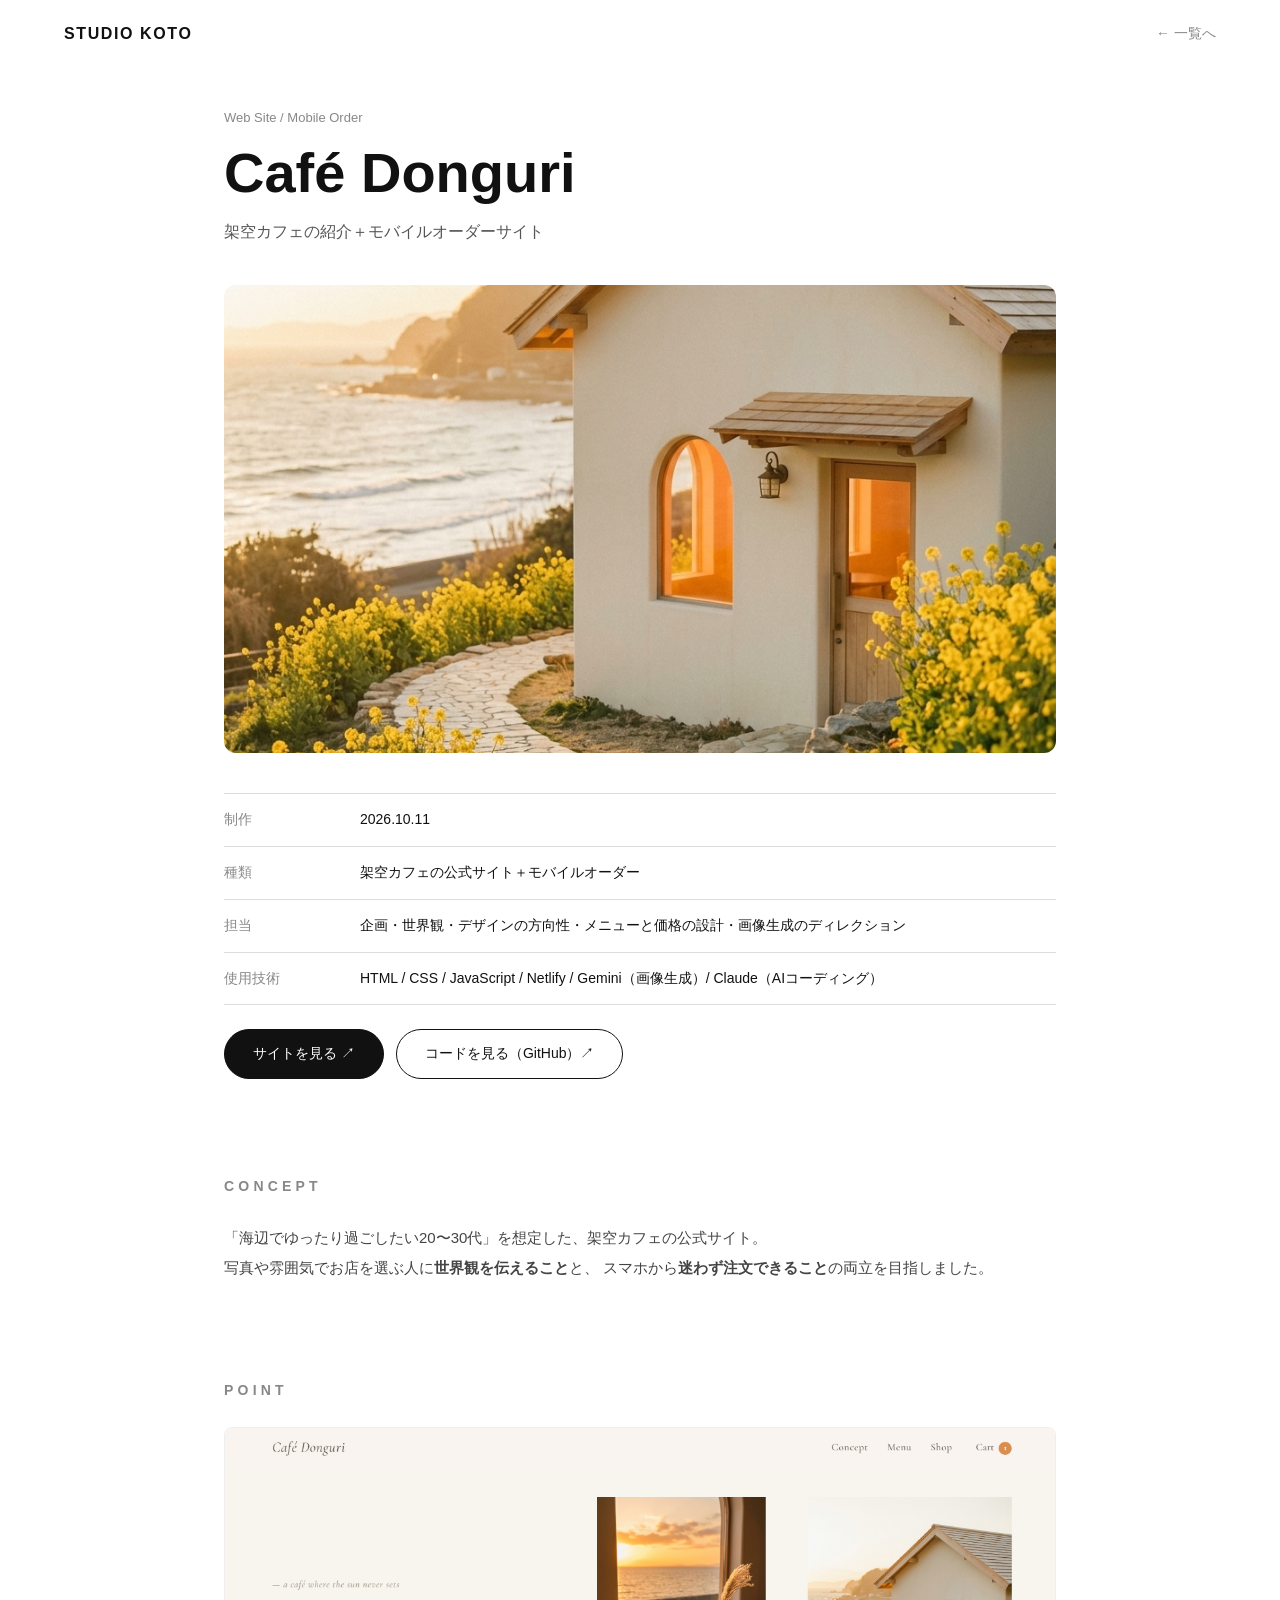
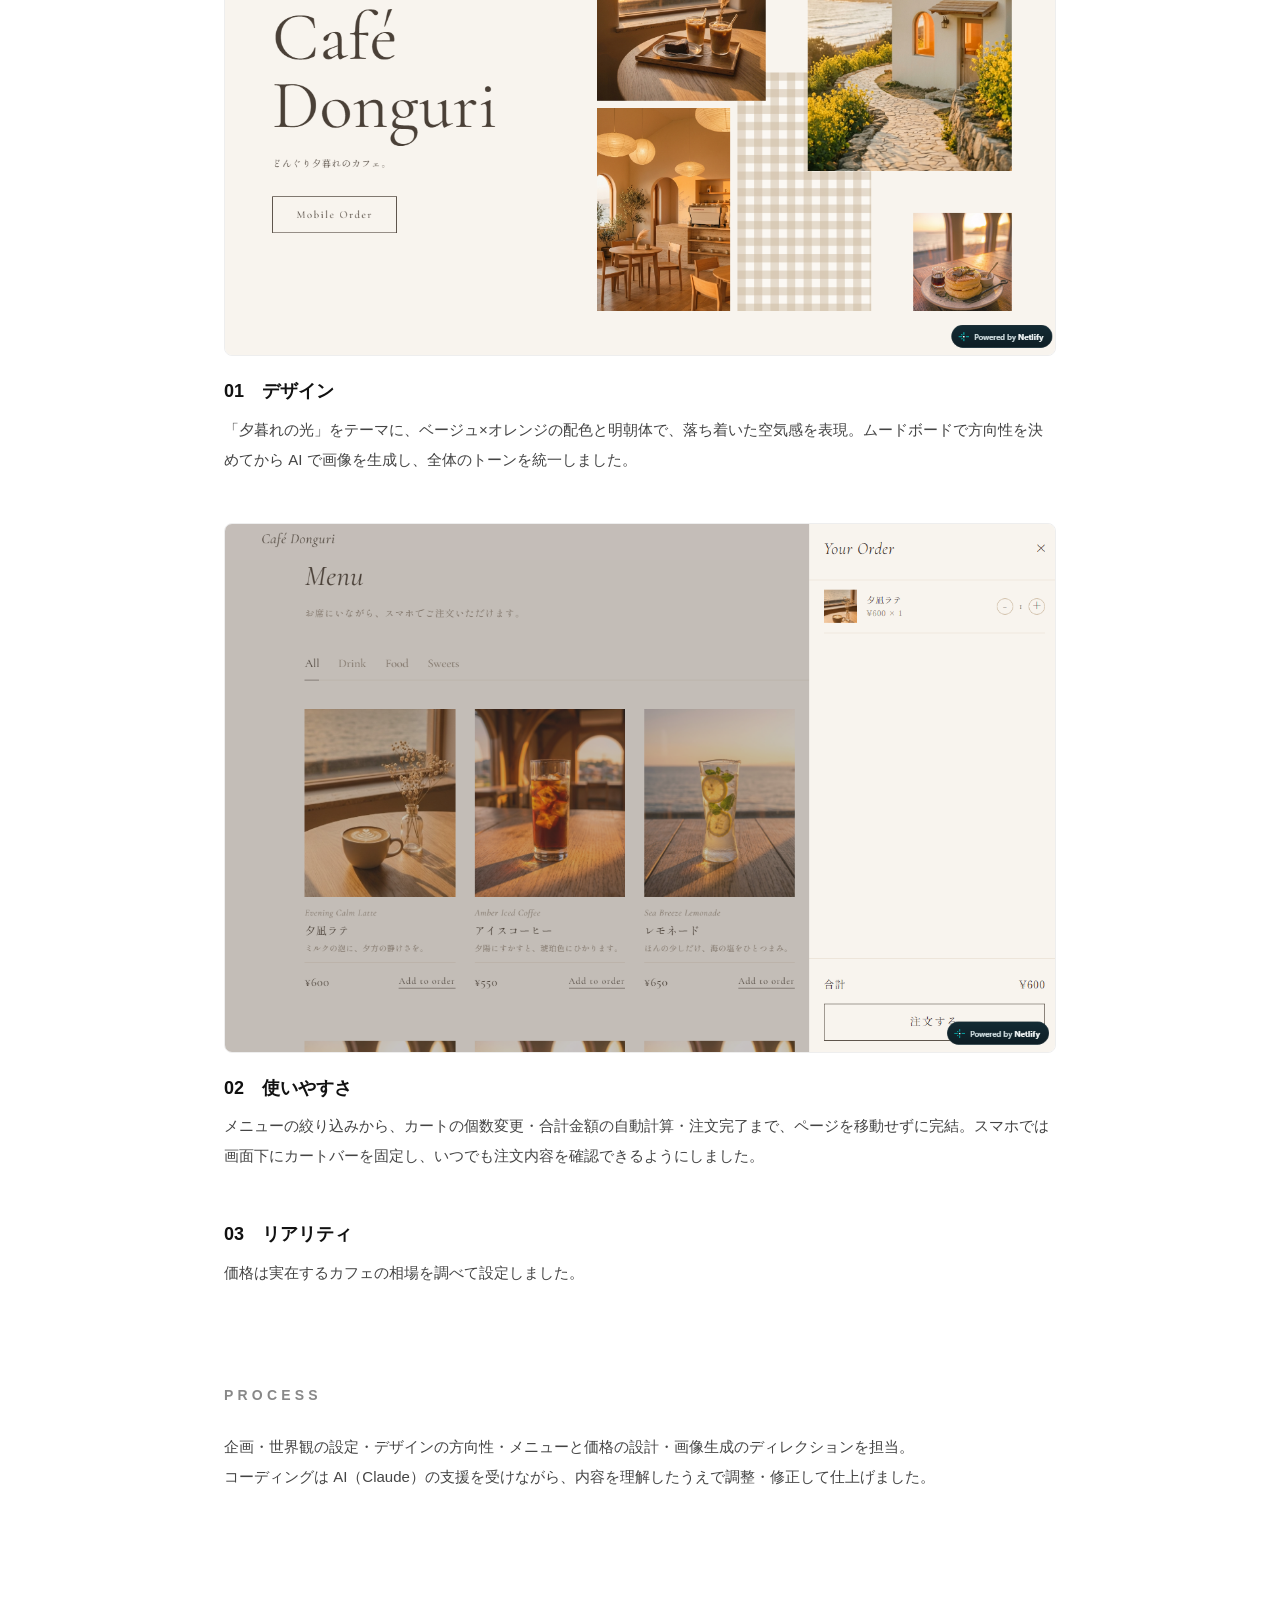
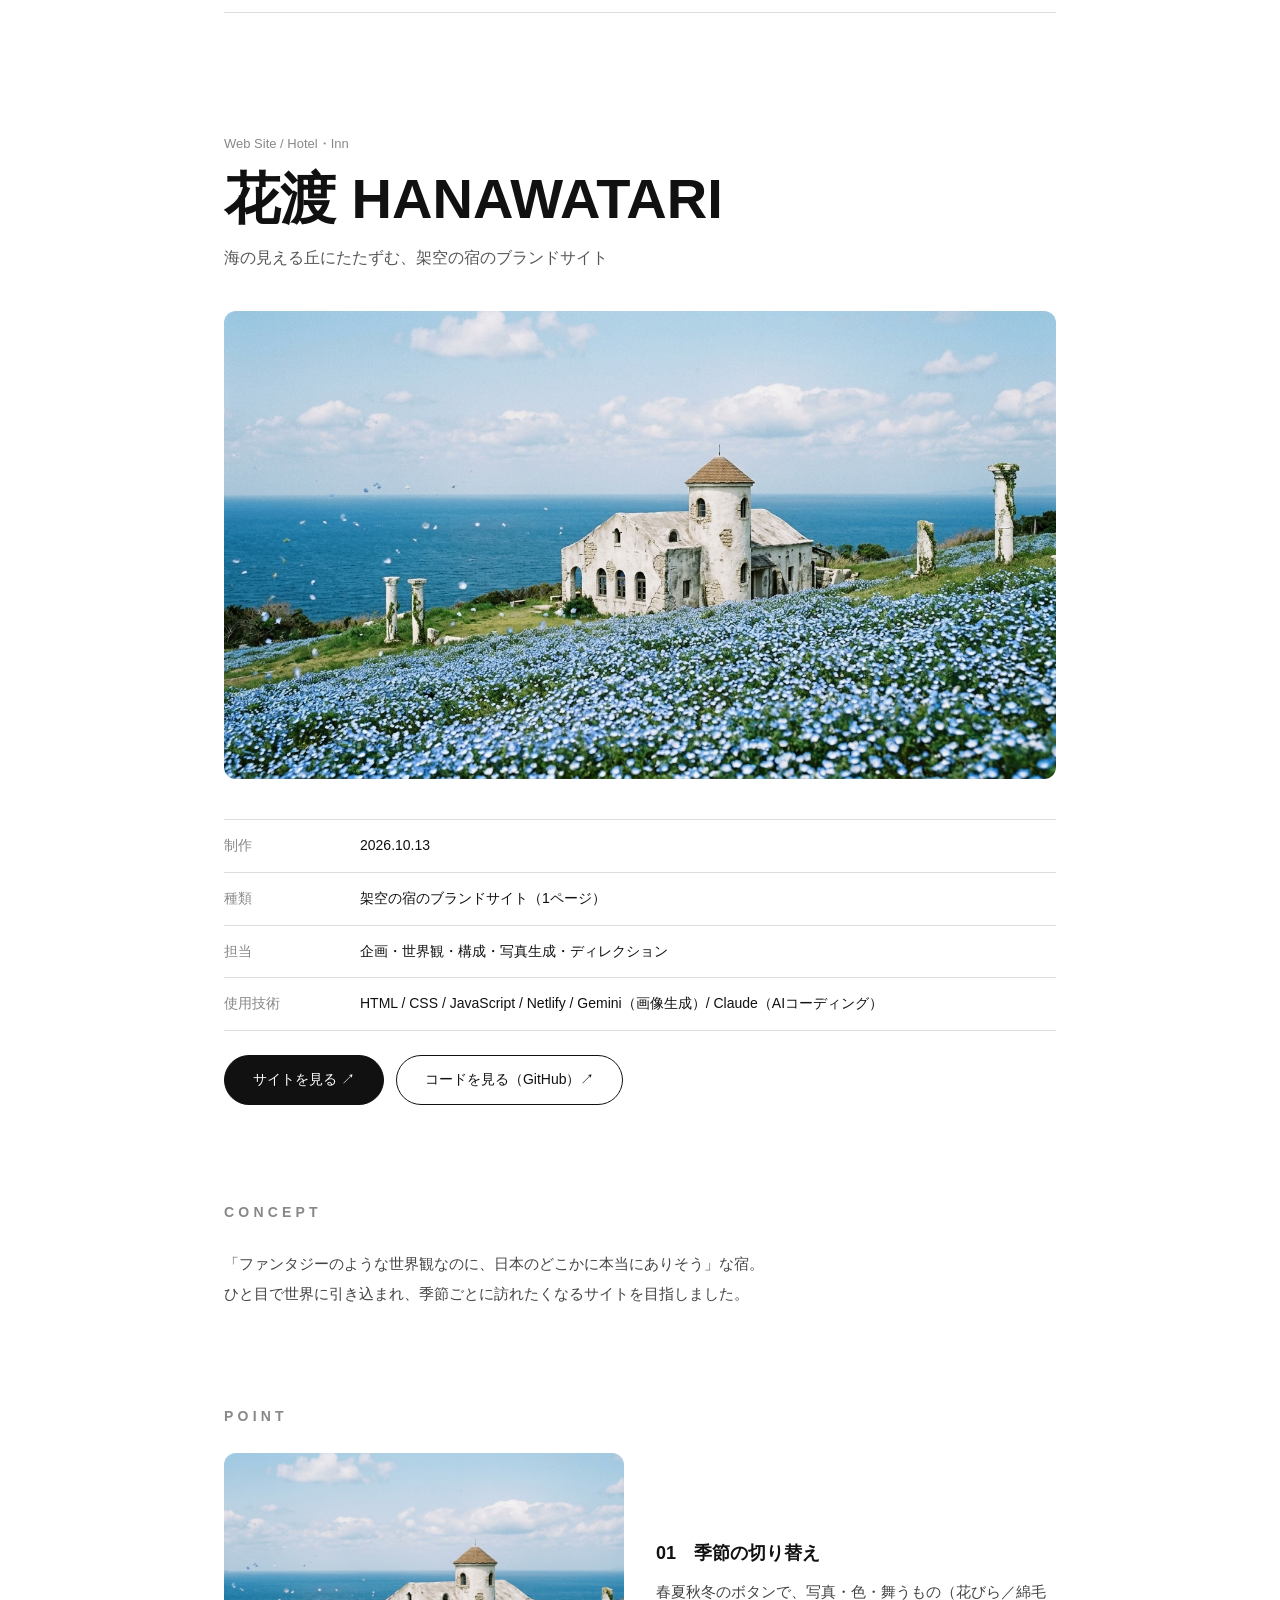
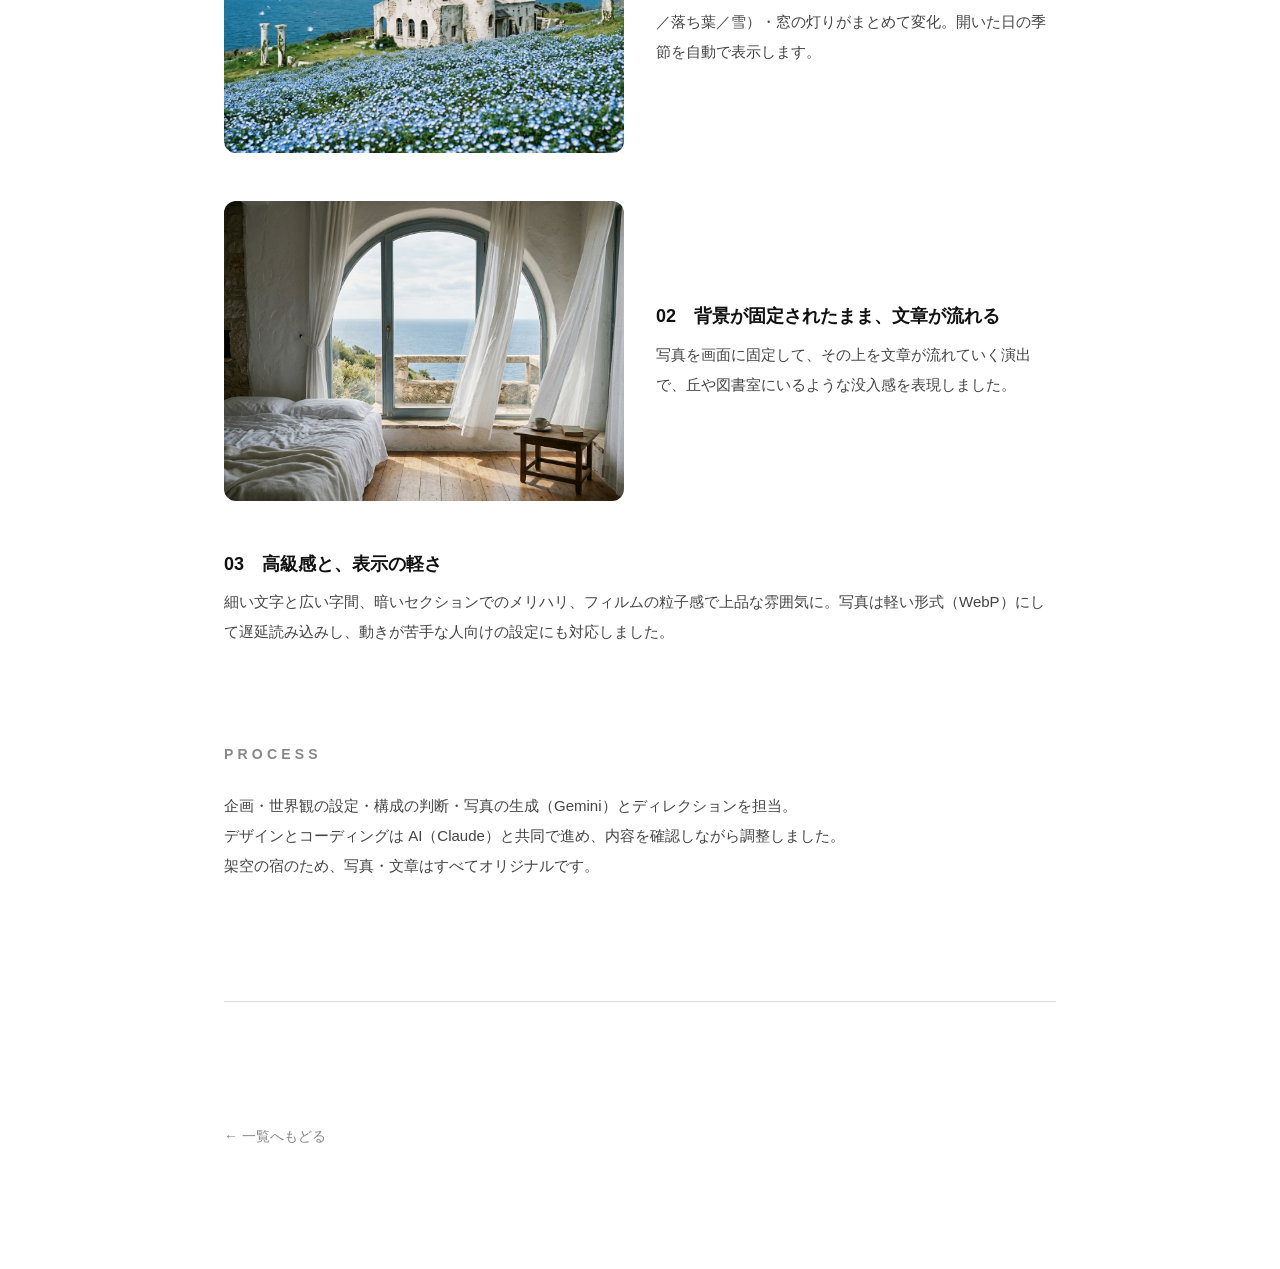
==== works.html @ 7e9429ef "Works詳細ページを追加、カードをシンプルに" ====
<!DOCTYPE html>
<html lang="ja">
<head>
  <meta charset="UTF-8">
  <meta name="viewport" content="width=device-width, initial-scale=1.0">
  <title>Works | STUDIO KOTO</title>
  <link rel="icon" href="favicon.svg" type="image/svg+xml">
  <link rel="stylesheet" href="style.css">
</head>
<body class="case">

  <header class="case__header">
    <a href="index.html" class="case__logo">STUDIO KOTO</a>
    <a href="index.html#works" class="case__back">← 一覧へ</a>
  </header>

  <main class="case__main">

    <!-- ===== 作品1：Café Donguri ===== -->
    <article class="case__work" id="cafe-donguri">
      <p class="case__cat">Web Site / Mobile Order</p>
      <h1 class="case__title">Café Donguri</h1>
      <p class="case__lead">架空カフェの紹介＋モバイルオーダーサイト</p>

      <img src="images/gaisou.jpg" alt="Café Donguriの外観" class="case__hero">

      <dl class="case__info">
        <div><dt>制作</dt><dd>2026.10.11</dd></div>
        <div><dt>種類</dt><dd>架空カフェの公式サイト＋モバイルオーダー</dd></div>
        <div><dt>担当</dt><dd>企画・世界観・デザインの方向性・メニューと価格の設計・画像生成のディレクション</dd></div>
        <div><dt>使用技術</dt><dd>HTML / CSS / JavaScript / Netlify / Gemini（画像生成）/ Claude（AIコーディング）</dd></div>
      </dl>

      <div class="case__links">
        <a href="https://cafedonguri.netlify.app/" target="_blank" rel="noopener" class="case__btn">サイトを見る ↗</a>
        <a href="https://github.com/koto-commits/cafe-Donguri" target="_blank" rel="noopener" class="case__btn case__btn--ghost">コードを見る（GitHub）↗</a>
      </div>

      <section class="case__section">
        <h2>Concept</h2>
        <p>
          「海辺でゆったり過ごしたい20〜30代」を想定した、架空カフェの公式サイト。<br>
          写真や雰囲気でお店を選ぶ人に<strong>世界観を伝えること</strong>と、
          スマホから<strong>迷わず注文できること</strong>の両立を目指しました。
        </p>
      </section>

      <section class="case__section">
        <h2>Point</h2>

        <div class="case__point case__point--wide">
          <img src="images/dondeza.png" alt="夕暮れの光をテーマにしたトップ画面" class="case__shot">
          <div>
            <h3>01　デザイン</h3>
            <p>「夕暮れの光」をテーマに、ベージュ×オレンジの配色と明朝体で、落ち着いた空気感を表現。ムードボードで方向性を決めてから AI で画像を生成し、全体のトーンを統一しました。</p>
          </div>
        </div>

        <div class="case__point case__point--wide">
          <img src="images/donme.png" alt="メニューとカートの画面" class="case__shot">
          <div>
            <h3>02　使いやすさ</h3>
            <p>メニューの絞り込みから、カートの個数変更・合計金額の自動計算・注文完了まで、ページを移動せずに完結。スマホでは画面下にカートバーを固定し、いつでも注文内容を確認できるようにしました。</p>
          </div>
        </div>

        <div class="case__point">
          <div class="case__point-text-only">
            <h3>03　リアリティ</h3>
            <p>価格は実在するカフェの相場を調べて設定しました。</p>
          </div>
        </div>
      </section>

      <section class="case__section">
        <h2>Process</h2>
        <p>
          企画・世界観の設定・デザインの方向性・メニューと価格の設計・画像生成のディレクションを担当。<br>
          コーディングは AI（Claude）の支援を受けながら、内容を理解したうえで調整・修正して仕上げました。
        </p>
      </section>
    </article>

    <!-- ===== 作品2：花渡 HANAWATARI ===== -->
    <article class="case__work" id="hanawatari">
      <p class="case__cat">Web Site / Hotel・Inn</p>
      <h1 class="case__title">花渡 HANAWATARI</h1>
      <p class="case__lead">海の見える丘にたたずむ、架空の宿のブランドサイト</p>

      <img src="images/hanawatari.jpg" alt="花渡の外観" class="case__hero">

      <dl class="case__info">
        <div><dt>制作</dt><dd>2026.10.13</dd></div>
        <div><dt>種類</dt><dd>架空の宿のブランドサイト（1ページ）</dd></div>
        <div><dt>担当</dt><dd>企画・世界観・構成・写真生成・ディレクション</dd></div>
        <div><dt>使用技術</dt><dd>HTML / CSS / JavaScript / Netlify / Gemini（画像生成）/ Claude（AIコーディング）</dd></div>
      </dl>

      <div class="case__links">
        <a href="https://hanawatari.netlify.app/" target="_blank" rel="noopener" class="case__btn">サイトを見る ↗</a>
        <a href="https://github.com/koto-commits/inn-hanawatari" target="_blank" rel="noopener" class="case__btn case__btn--ghost">コードを見る（GitHub）↗</a>
      </div>

      <section class="case__section">
        <h2>Concept</h2>
        <p>
          「ファンタジーのような世界観なのに、日本のどこかに本当にありそう」な宿。<br>
          ひと目で世界に引き込まれ、季節ごとに訪れたくなるサイトを目指しました。
        </p>
      </section>

      <section class="case__section">
        <h2>Point</h2>

        <div class="case__point">
          <img src="images/hanawatari.jpg" alt="季節の切り替え">
          <div>
            <h3>01　季節の切り替え</h3>
            <p>春夏秋冬のボタンで、写真・色・舞うもの（花びら／綿毛／落ち葉／雪）・窓の灯りがまとめて変化。開いた日の季節を自動で表示します。</p>
          </div>
        </div>

        <div class="case__point">
          <img src="images/kaze.jpg" alt="背景が固定される演出">
          <div>
            <h3>02　背景が固定されたまま、文章が流れる</h3>
            <p>写真を画面に固定して、その上を文章が流れていく演出で、丘や図書室にいるような没入感を表現しました。</p>
          </div>
        </div>

        <div class="case__point">
          <div class="case__point-text-only">
            <h3>03　高級感と、表示の軽さ</h3>
            <p>細い文字と広い字間、暗いセクションでのメリハリ、フィルムの粒子感で上品な雰囲気に。写真は軽い形式（WebP）にして遅延読み込みし、動きが苦手な人向けの設定にも対応しました。</p>
          </div>
        </div>
      </section>

      <section class="case__section">
        <h2>Process</h2>
        <p>
          企画・世界観の設定・構成の判断・写真の生成（Gemini）とディレクションを担当。<br>
          デザインとコーディングは AI（Claude）と共同で進め、内容を確認しながら調整しました。<br>
          架空の宿のため、写真・文章はすべてオリジナルです。
        </p>
      </section>
    </article>

    <a href="index.html#works" class="case__back case__back--bottom">← 一覧へもどる</a>
  </main>
</body>
</html>
---- style.css ----
/* =========================================================
   練習用サイト style.css
   ・上から「共通設定 → パーツごと」の順に書いています
   ・色やサイズは :root の変数にまとめておくと変更がラク！
   ========================================================= */

/* ---------- 変数（ここを変えるとサイト全体が変わる） ---------- */
:root {
  --color-bg: #ffffff;      /* 背景色 */
  --color-text: #111111;    /* 文字色 */
  --color-sub: #8a8a8a;     /* 薄い文字色 */
  --font-en: "Inter", sans-serif;
  --font-ja: "Noto Sans JP", sans-serif;
  --side: clamp(20px, 5vw, 80px); /* 左右の余白（画面幅に合わせて変化） */
}

/* ---------- リセット（ブラウザごとの差をなくす） ---------- */
*,
*::before,
*::after {
  box-sizing: border-box;
  margin: 0;
  padding: 0;
}

html {
  scroll-behavior: smooth; /* ページ内リンクをなめらかにスクロール */
}

body {
  background: var(--color-bg);
  color: var(--color-text);
  font-family: var(--font-en), var(--font-ja);
  line-height: 1.7;
  overflow-x: hidden;
}

a {
  color: inherit;
  text-decoration: none;
}

ul {
  list-style: none;
}

/* ---------- カスタムカーソル ---------- */
.cursor {
  position: fixed;
  top: 0;
  left: 0;
  width: 16px;
  height: 16px;
  border-radius: 50%;
  background: #fff;
  pointer-events: none;        /* カーソルがクリックの邪魔をしないように */
  mix-blend-mode: difference;  /* 下の色と反転して見える */
  transform: translate(-50%, -50%);
  transition: width 0.3s, height 0.3s;
  z-index: 1000;
}

/* リンクに乗ったときに大きくする（JSでクラスを付ける） */
.cursor.is-hover {
  width: 60px;
  height: 60px;
}

/* スマホ（マウスがない端末）ではカーソルを消す */
@media (hover: none) {
  .cursor {
    display: none;
  }
}

/* ---------- ヘッダー ---------- */
.header {
  position: fixed;
  top: 0;
  left: 0;
  width: 100%;
  padding: 24px var(--side);
  display: flex;
  justify-content: space-between;
  align-items: center;
  background: rgba(255, 255, 255, 0.85); /* 半透明の白（スクロールしても文字と重ならない） */
  z-index: 100;
}

.header__logo {
  font-weight: 800;
  letter-spacing: 0.1em;
}

.header__menu-btn {
  width: 40px;
  height: 40px;
  background: none;
  border: none;
  cursor: pointer;
  position: relative;
}

/* 2本線のハンバーガーボタン */
.header__menu-btn span {
  position: absolute;
  left: 8px;
  width: 24px;
  height: 2px;
  background: var(--color-text);
  transition: transform 0.4s;
}
.header__menu-btn span:nth-child(1) { top: 15px; }
.header__menu-btn span:nth-child(2) { top: 23px; }

/* メニューが開いているとき（bodyに .is-menu-open が付く）は × にする */
.is-menu-open .header__menu-btn span:nth-child(1) {
  transform: translateY(4px) rotate(45deg);
}
.is-menu-open .header__menu-btn span:nth-child(2) {
  transform: translateY(-4px) rotate(-45deg);
}

/* ---------- 全画面メニュー ---------- */
.menu {
  position: fixed;
  inset: 0; /* top/right/bottom/left をすべて0にする書き方 */
  background: #f2f2f2;
  display: flex;
  align-items: center;
  padding: 0 var(--side);
  z-index: 90;
  opacity: 0;
  visibility: hidden;
  transition: opacity 0.5s, visibility 0.5s;
}

.is-menu-open .menu {
  opacity: 1;
  visibility: visible;
}

.menu__list a {
  font-size: clamp(40px, 8vw, 96px);
  font-weight: 800;
  line-height: 1.2;
  transition: color 0.3s;
}

.menu__list a:hover {
  color: var(--color-sub);
}

/* ---------- ファーストビュー ---------- */
.hero {
  position: relative;
  height: 100vh;
  min-height: 600px;
  padding: 0 var(--side);
  display: flex;
  flex-direction: column;
  justify-content: center;
  overflow: hidden;
}

.hero__bg {
  position: absolute;
  inset: 0;
  z-index: -1;
}

.rect {
  position: absolute;
}

.hero__title {
  font-family: "Quicksand", sans-serif;  /* ← 追加 */
  font-size: clamp(56px, 13vw, 200px);
  font-weight: 700;                      /* ← 800 から 300 に（細く） */
  line-height: 0.85;
  letter-spacing: -0.01em;               /* ← 少しゆるめる */
}

/* 1行ずつ下から出てくるアニメーション */
.hero__title span {
  display: block;
  animation: slide-up 1s cubic-bezier(0.2, 0.8, 0.2, 1) both;
}
.hero__title span:nth-child(2) { animation-delay: 0.15s; }
.hero__title span:nth-child(3) { animation-delay: 0.3s; }

@keyframes slide-up {
  from {
    opacity: 0;
    transform: translateY(60px);
  }
  to {
    opacity: 1;
    transform: translateY(0);
  }
}

.hero__sub {
  margin-top: 70px;
  font-family: var(--font-ja);
  font-size: 14px;
}

.hero__scroll {
  position: absolute;
  bottom: 32px;
  left: var(--side);
  font-size: 12px;
  letter-spacing: 0.2em;
}

/* ---------- セクション共通 ---------- */
.section {
  padding: 160px var(--side);
}

.section__title {
  font-size: 14px;
  font-weight: 600;
  letter-spacing: 0.2em;
  text-transform: uppercase;
  color: var(--color-sub);
  margin-bottom: 48px;
}

/* ---------- About ---------- */
.about__lead {
  font-family: var(--font-ja);
  font-size: clamp(20px, 3vw, 36px);
  font-weight: 700;
  line-height: 1.8;
  max-width: 1000px;
}

/* ---------- Works ---------- */
/* grid = カードを格子状に並べる。auto-fill で画面幅に合わせて列数が変わる */
.works__grid {
  display: grid;
  grid-template-columns: repeat(auto-fill, minmax(300px, 1fr));
  gap: 48px 32px;
}

.work-card__img {
  aspect-ratio: 4 / 3;
  border-radius: 8px;
  /* 画像の代わりにグラデーション。本番は background-image: url(...) に */
  background: linear-gradient(135deg, var(--c1), var(--c2));
  transition: transform 0.6s cubic-bezier(0.2, 0.8, 0.2, 1);
}
/* 枠の外にはみ出した部分をかくす */
.work-card__img {
  overflow: hidden;
}

/* 画像を枠いっぱいに、きれいに収める */
.work-card__img img {
  width: 100%;
  height: 100%;
  object-fit: cover; /* 縦横比を保ったまま、枠を埋めるように切り取る */
  display: block;
}

.work-card:hover .work-card__img {
  transform: scale(0.96);
}

.work-card__cat {
  margin-top: 16px;
  font-size: 12px;
  color: var(--color-sub);
}

.work-card__title {
  font-size: 22px;
  font-weight: 600;
}

/* 制作日（小さく・薄く） */
.work-card__date {
  display: block;
  margin-top: 4px;
  font-size: 12px;
  color: var(--color-sub);
}
/* 画像のリンク（a タグ）をブロック表示に */
a.work-card__img {
  display: block;
}

/* ひとこと説明 */
.work-card__summary {
  font-size: 14px;
  margin-top: 4px;
}

/* 技術タグ */
.work-card__tags {
  display: flex;
  flex-wrap: wrap;
  gap: 6px;
  margin-top: 12px;
}

.work-card__tags li {
  padding: 2px 10px;
  border: 1px solid #ccc;
  border-radius: 999px;
  font-size: 11px;
  color: var(--color-sub);
}

/* 開閉する「制作のポイント」 */
.work-card__detail {
  margin-top: 12px;
  font-size: 13px;
}

.work-card__detail summary {
  cursor: pointer;
  color: var(--color-sub);
}

.work-card__detail dl {
  margin-top: 12px;
  padding: 16px;
  background: #f5f5f5;
  border-radius: 8px;
}

.work-card__detail dt {
  font-weight: 600;
}

.work-card__detail dd {
  margin-bottom: 12px;
  line-height: 1.8;
}

/* サイトを見るリンク */
.work-card__link {
  display: inline-block;
  margin-top: 12px;
  font-size: 14px;
  border-bottom: 1px solid currentColor;
}

/* ---------- News ---------- */
.news__list li {
  display: flex;
  gap: 32px;
  padding: 24px 0;
  border-top: 1px solid #ddd;
  font-family: var(--font-ja);
}

.news__list li:last-child {
  border-bottom: 1px solid #ddd;
}

.news__list time {
  color: var(--color-sub);
  font-family: var(--font-en);
  flex-shrink: 0;
}

.news__list a:hover {
  text-decoration: underline;
}

/* ---------- フッター ---------- */
.footer {
  padding: 160px var(--side) 40px;
  border-top: 1px solid #ddd;
}

.footer__catch {
  font-size: clamp(48px, 10vw, 160px);
  font-weight: 800;
  line-height: 1;
}

.footer__mail {
  display: inline-block;
  margin-top: 24px;
  font-size: clamp(18px, 2.5vw, 28px);
  border-bottom: 1px solid currentColor;
}

.footer__copy {
  display: block;
  margin-top: 120px;
  color: var(--color-sub);
}

/* ---------- スクロールでふわっと出る（JSで .is-show を付ける） ---------- */
.fade-in {
  opacity: 0;
  transform: translateY(40px);
  transition: opacity 1s, transform 1s cubic-bezier(0.2, 0.8, 0.2, 1);
}

.fade-in.is-show {
  opacity: 1;
  transform: translateY(0);
}

/* ---------- スマホ用の調整（画面幅 600px 以下） ---------- */
@media (max-width: 600px) {
  .section {
    padding: 100px var(--side);
  }

  .news__list li {
    flex-direction: column;
    gap: 4px;
  }
}

/* 「動きを減らす」設定の人にはアニメーションを止める（やさしさ設定） */
@media (prefers-reduced-motion: reduce) {
  *,
  *::before,
  *::after {
    animation: none !important;
    transition: none !important;
  }
  .fade-in {
    opacity: 1;
    transform: none;
  }
}
/* ---------- 写真のスライドショー ---------- */
.slider {
  position: relative;
}

.slider__link {
  position: absolute;
  inset: 0;
}

/* 写真は全部重ねておいて、.is-active の1枚だけ見せる */
.slider__img {
  opacity: 0;
  transition: opacity 1.2s ease;
}

.slider__img.is-active {
  opacity: 1;
}

/* ‹ › ボタン */
.slider__btn {
  position: absolute;
  top: 50%;
  translate: 0 -50%;
  width: 32px;
  height: 32px;
  border: none;
  border-radius: 50%;
  background: rgba(255, 255, 255, 0.85);
  font-size: 18px;
  line-height: 1;
  cursor: pointer;
  opacity: 0;
  transition: opacity 0.3s;
  z-index: 2;
}

.slider__btn--prev { left: 10px; }
.slider__btn--next { right: 10px; }

/* マウスを乗せたときだけボタンを出す（スマホはいつも表示） */
.slider:hover .slider__btn,
.slider__btn:focus-visible {
  opacity: 1;
}

@media (hover: none) {
  .slider__btn {
    opacity: 1;
  }
}

/* 下の小さな点（今何枚目か） */
.slider__dots {
  position: absolute;
  left: 50%;
  bottom: 10px;
  translate: -50% 0;
  display: flex;
  gap: 6px;
  z-index: 2;
}

.slider__dots span {
  width: 6px;
  height: 6px;
  border-radius: 50%;
  background: rgba(255, 255, 255, 0.5);
  transition: background 0.3s;
}

.slider__dots span.is-active {
  background: #fff;
}

/* スライドショーの写真を、枠の中にぴったり重ねる */
.slider .slider__img {
  position: absolute;
  inset: 0;
  width: 100%;
  height: 100%;
  object-fit: cover;
}
/* 写真が表示されている間、ゆっくり少しずつズームアウトする */
.slider .slider__img {
  transform: scale(1.08);
  /* 見えなくなるとき：フェードが終わってから、こっそりズームを元に戻す */
  transition: opacity 1.2s ease, transform 0s linear 1.2s;
}

.slider .slider__img.is-active {
  transform: scale(1);
  /* 見えているとき：6秒かけて、ゆっくりズームアウト */
  transition: opacity 1.2s ease, transform 6s ease-out;
}

/* 動きを減らす設定の人には、ズームしない */
@media (prefers-reduced-motion: reduce) {
  .slider .slider__img,
  .slider .slider__img.is-active {
    transform: none;
    transition: opacity 1.2s ease;
  }
}
/* =========================================================
   作品の詳しいページ（works.html）＋ 一覧カードのボタン
   ========================================================= */
html {
  scroll-behavior: smooth;
}

.case {
  background: #fff;
  color: #111;
}

.case__header {
  position: sticky;
  top: 0;
  z-index: 10;
  display: flex;
  justify-content: space-between;
  align-items: center;
  padding: 20px var(--side);
  background: rgba(255, 255, 255, 0.9);
  backdrop-filter: blur(8px);
}

.case__logo {
  font-weight: 800;
  letter-spacing: 0.1em;
}

.case__back {
  font-size: 14px;
  color: #888;
}

.case__main {
  max-width: 960px;
  margin: 0 auto;
  padding: 40px var(--side) 120px;
}

.case__work {
  scroll-margin-top: 80px;
  padding-bottom: 120px;
  margin-bottom: 120px;
  border-bottom: 1px solid #ddd;
}

.case__cat {
  font-size: 13px;
  color: #888;
}

.case__title {
  font-size: clamp(32px, 5vw, 56px);
  line-height: 1.3;
  margin: 8px 0;
}

.case__lead {
  color: #555;
  margin-bottom: 40px;
}

.case__hero {
  display: block;
  width: 100%;
  aspect-ratio: 16 / 9;
  object-fit: cover;
  border-radius: 12px;
}

.case__info {
  margin: 40px 0 24px;
  border-top: 1px solid #ddd;
}

.case__info div {
  display: grid;
  grid-template-columns: 120px 1fr;
  gap: 16px;
  padding: 14px 0;
  border-bottom: 1px solid #ddd;
  font-size: 14px;
}

.case__info dt {
  color: #888;
}

.case__links {
  display: flex;
  flex-wrap: wrap;
  gap: 12px;
}

.case__btn {
  padding: 12px 28px;
  border: 1px solid #111;
  border-radius: 999px;
  background: #111;
  color: #fff;
  font-size: 14px;
}

.case__btn--ghost {
  background: transparent;
  color: #111;
}

.case__section {
  margin-top: 96px;
}

.case__section h2 {
  font-size: 14px;
  letter-spacing: 0.3em;
  text-transform: uppercase;
  color: #888;
  margin-bottom: 24px;
}

.case__point {
  display: grid;
  grid-template-columns: 1fr 1fr;
  gap: 32px;
  align-items: center;
  margin-bottom: 48px;
}

.case__point img {
  display: block;
  width: 100%;
  aspect-ratio: 4 / 3;
  object-fit: cover;
  border-radius: 12px;
}

.case__point-text-only {
  grid-column: 1 / -1;
}

.case__point h3 {
  font-size: 18px;
  margin-bottom: 8px;
}

.case__point p,
.case__section > p {
  font-size: 15px;
  line-height: 2;
  color: #444;
}

/* 一覧カードの説明とボタン */
.work-card__desc {
  font-size: 13px;
  color: #666;
  margin-top: 6px;
  line-height: 1.7;
}

.work-card__btns {
  display: flex;
  gap: 8px;
  margin-top: 14px;
}

.work-card__btn {
  flex: 1;
  text-align: center;
  padding: 10px 0;
  font-size: 13px;
  border: 1px solid #111;
  border-radius: 999px;
  background: #111;
  color: #fff;
  text-decoration: none;
  transition: opacity 0.2s, background 0.2s, color 0.2s;
}

.work-card__btn:hover {
  opacity: 0.75;
}

.work-card__btn--ghost {
  background: transparent;
  color: #111;
}

.work-card__btn--ghost:hover {
  background: #111;
  color: #fff;
  opacity: 1;
}

@media (max-width: 768px) {
  .case__point {
    grid-template-columns: 1fr;
    gap: 16px;
  }

  .case__info div {
    grid-template-columns: 90px 1fr;
  }
}

/* スクショ用：横いっぱい＋切らずに全部見せる */
.case__point--wide {
  grid-template-columns: 1fr;
  gap: 20px;
}

.case__point img.case__shot {
  aspect-ratio: auto;
  height: auto;
  object-fit: contain;
  border: 1px solid #eee;
  border-radius: 8px;
}
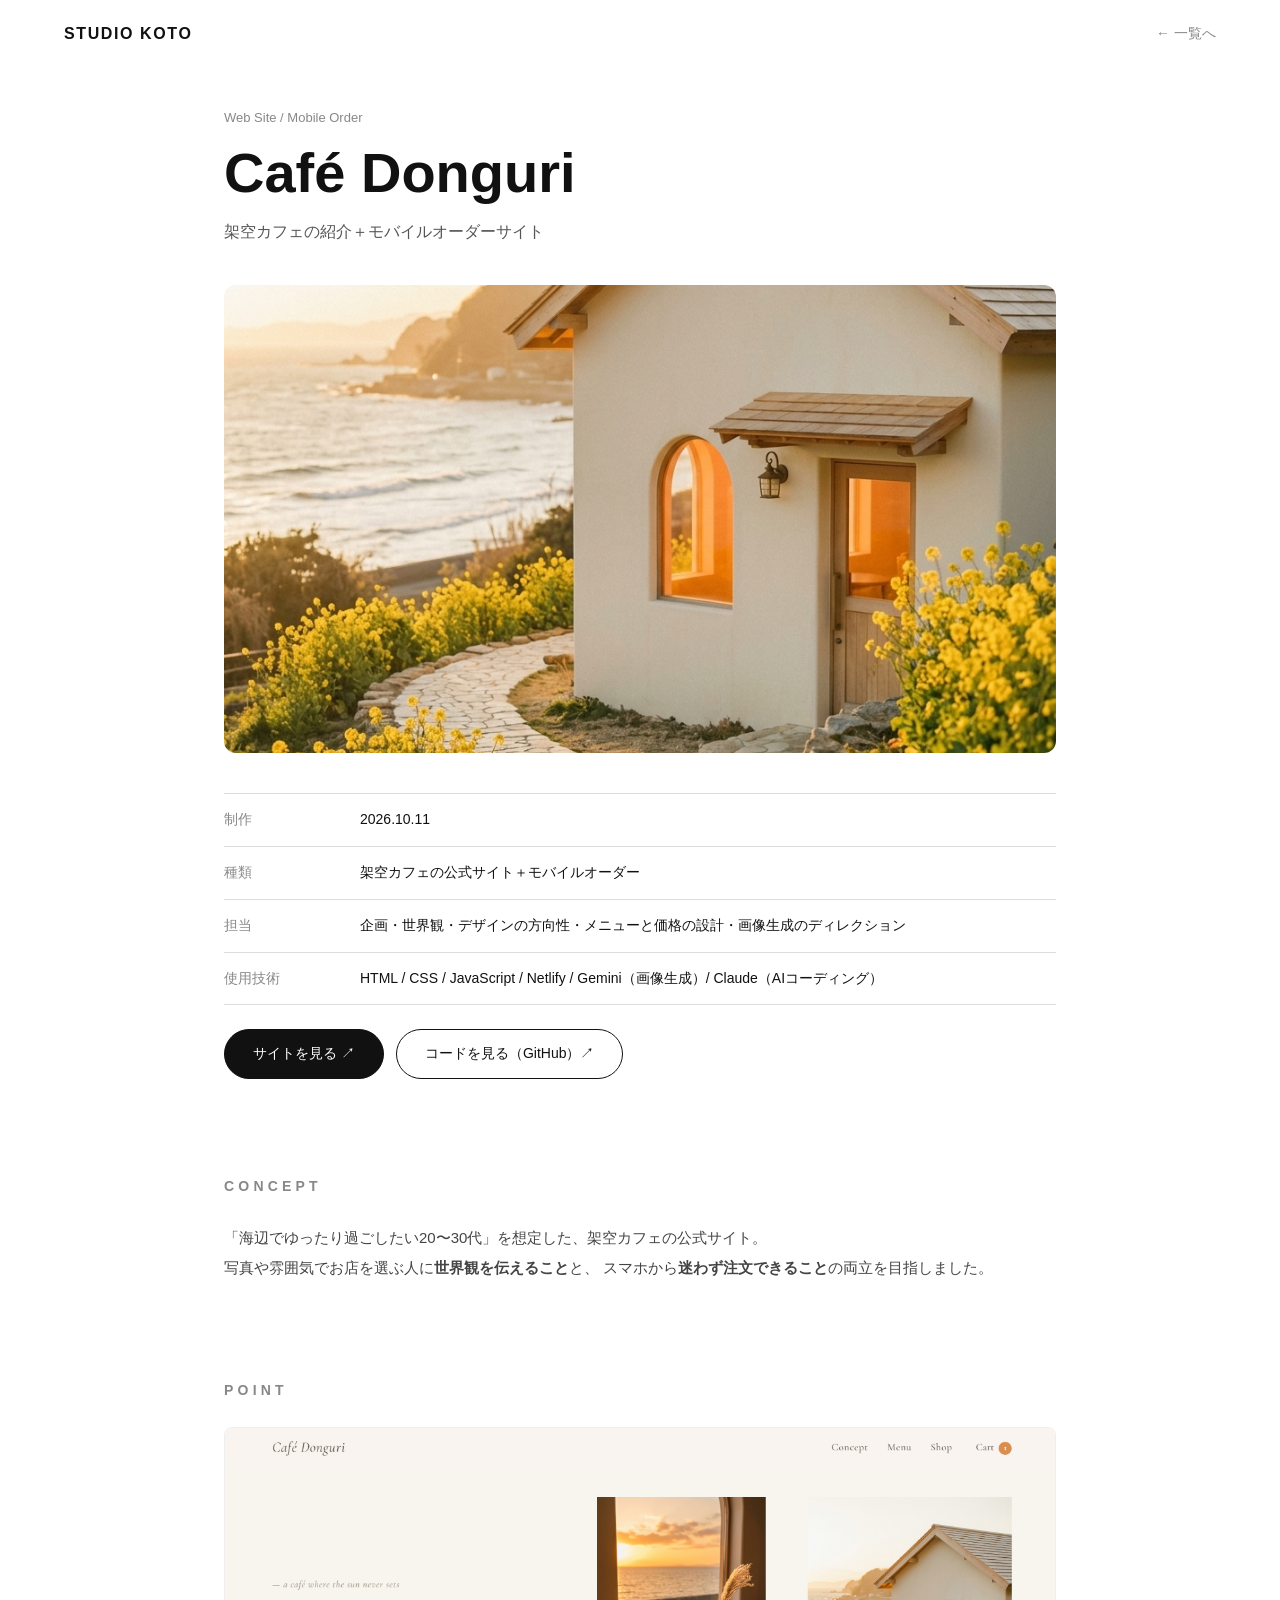
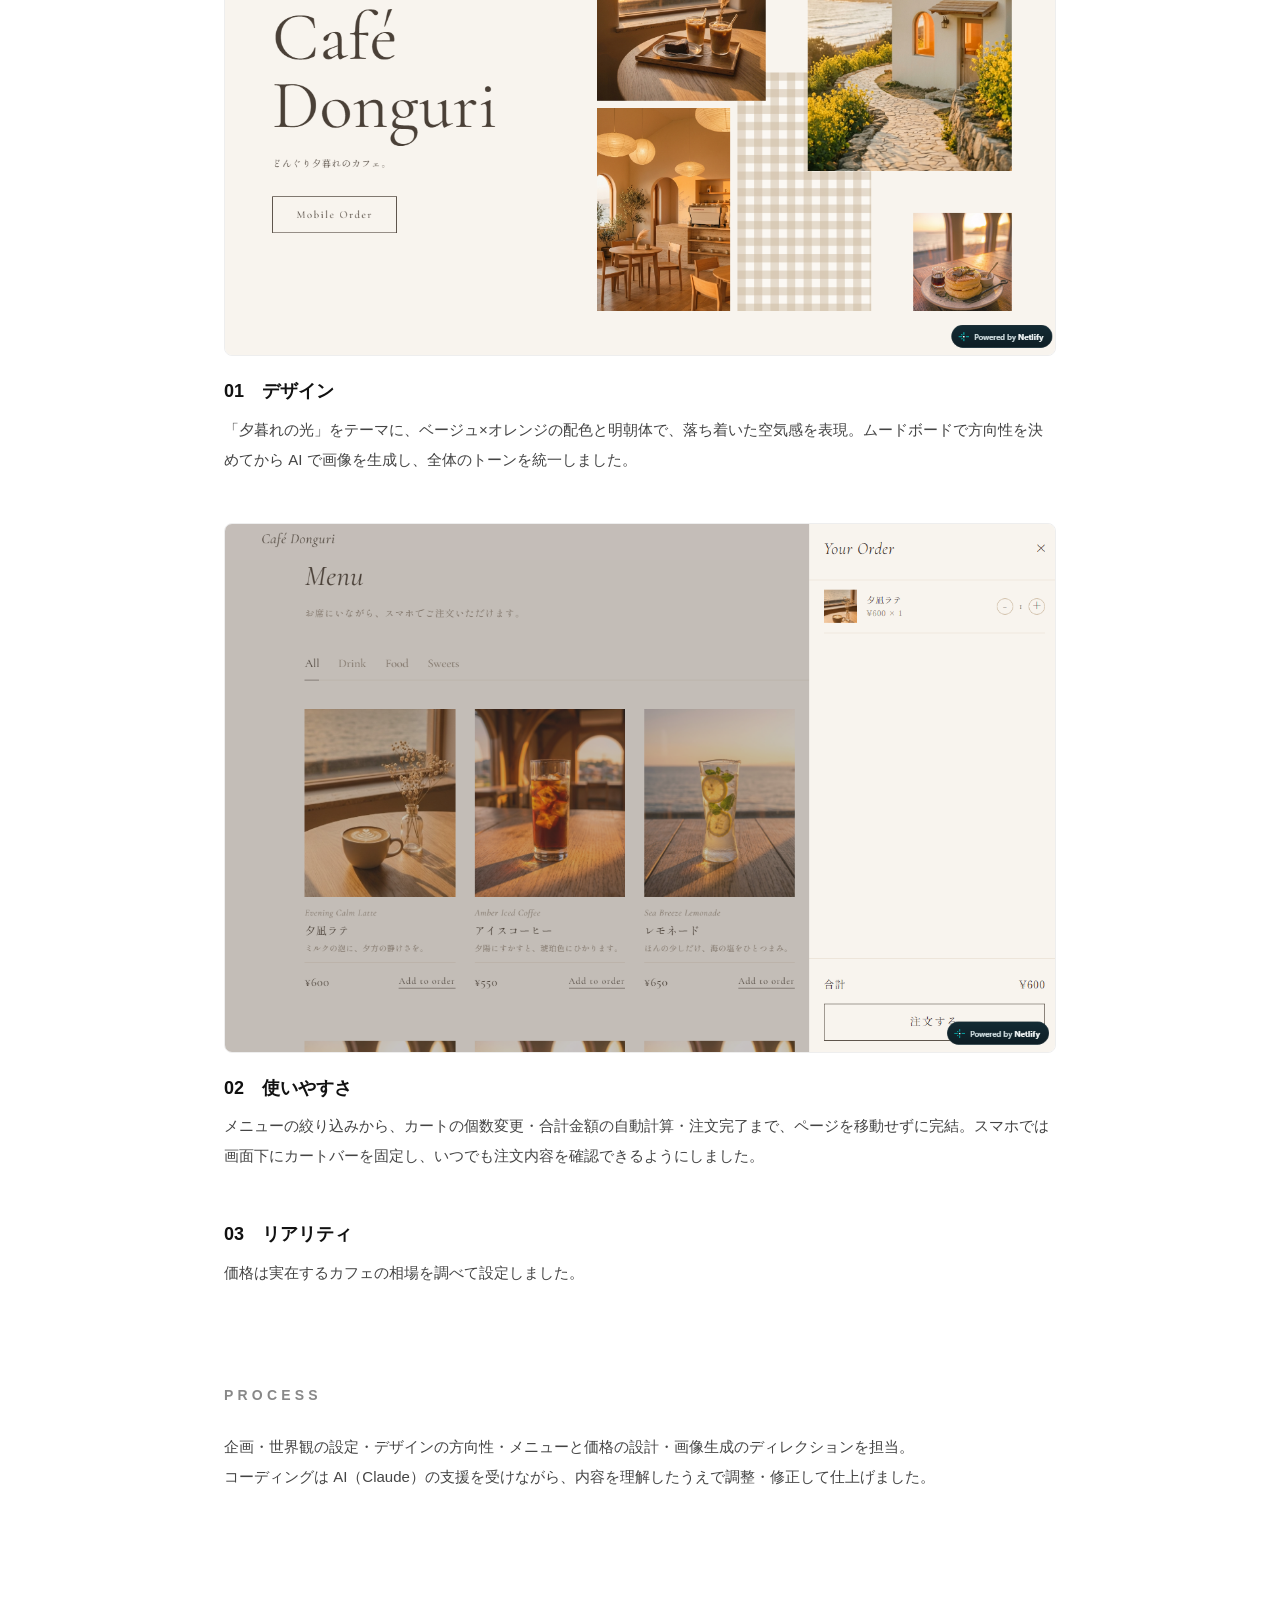
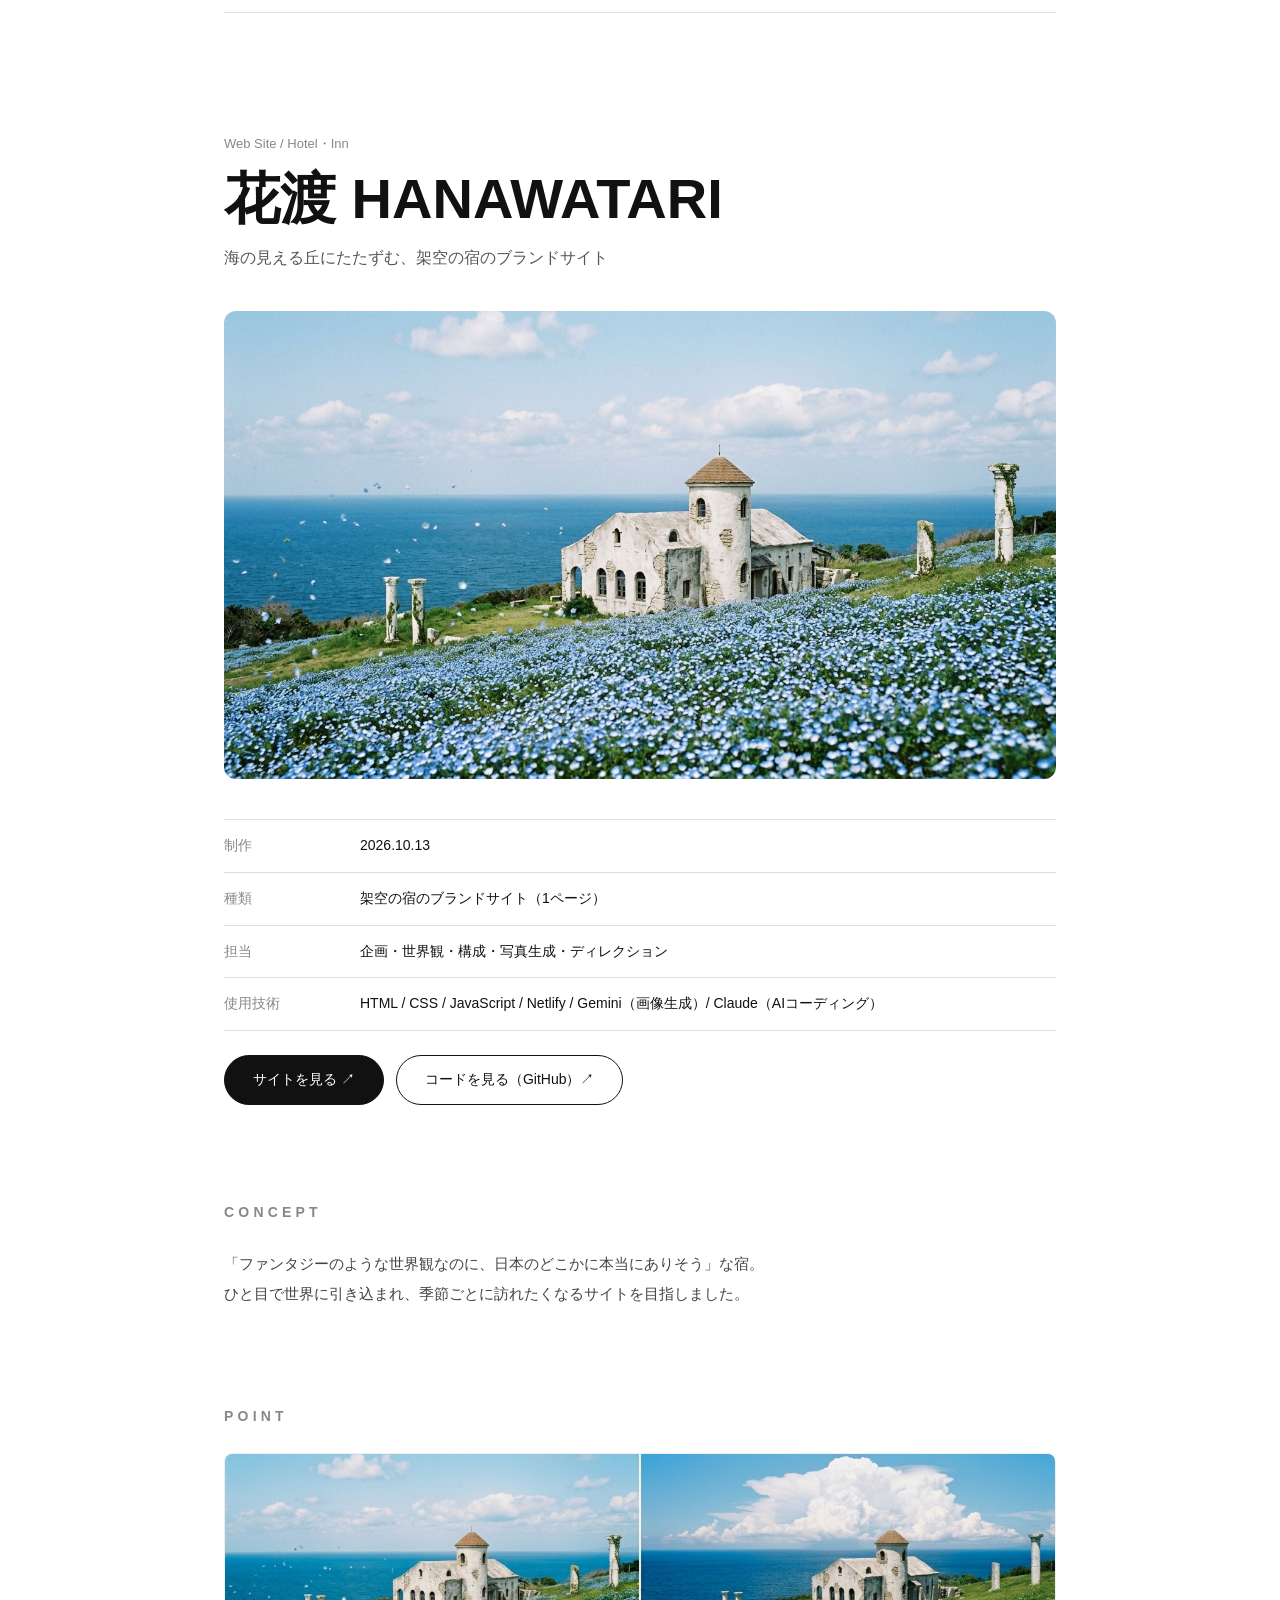
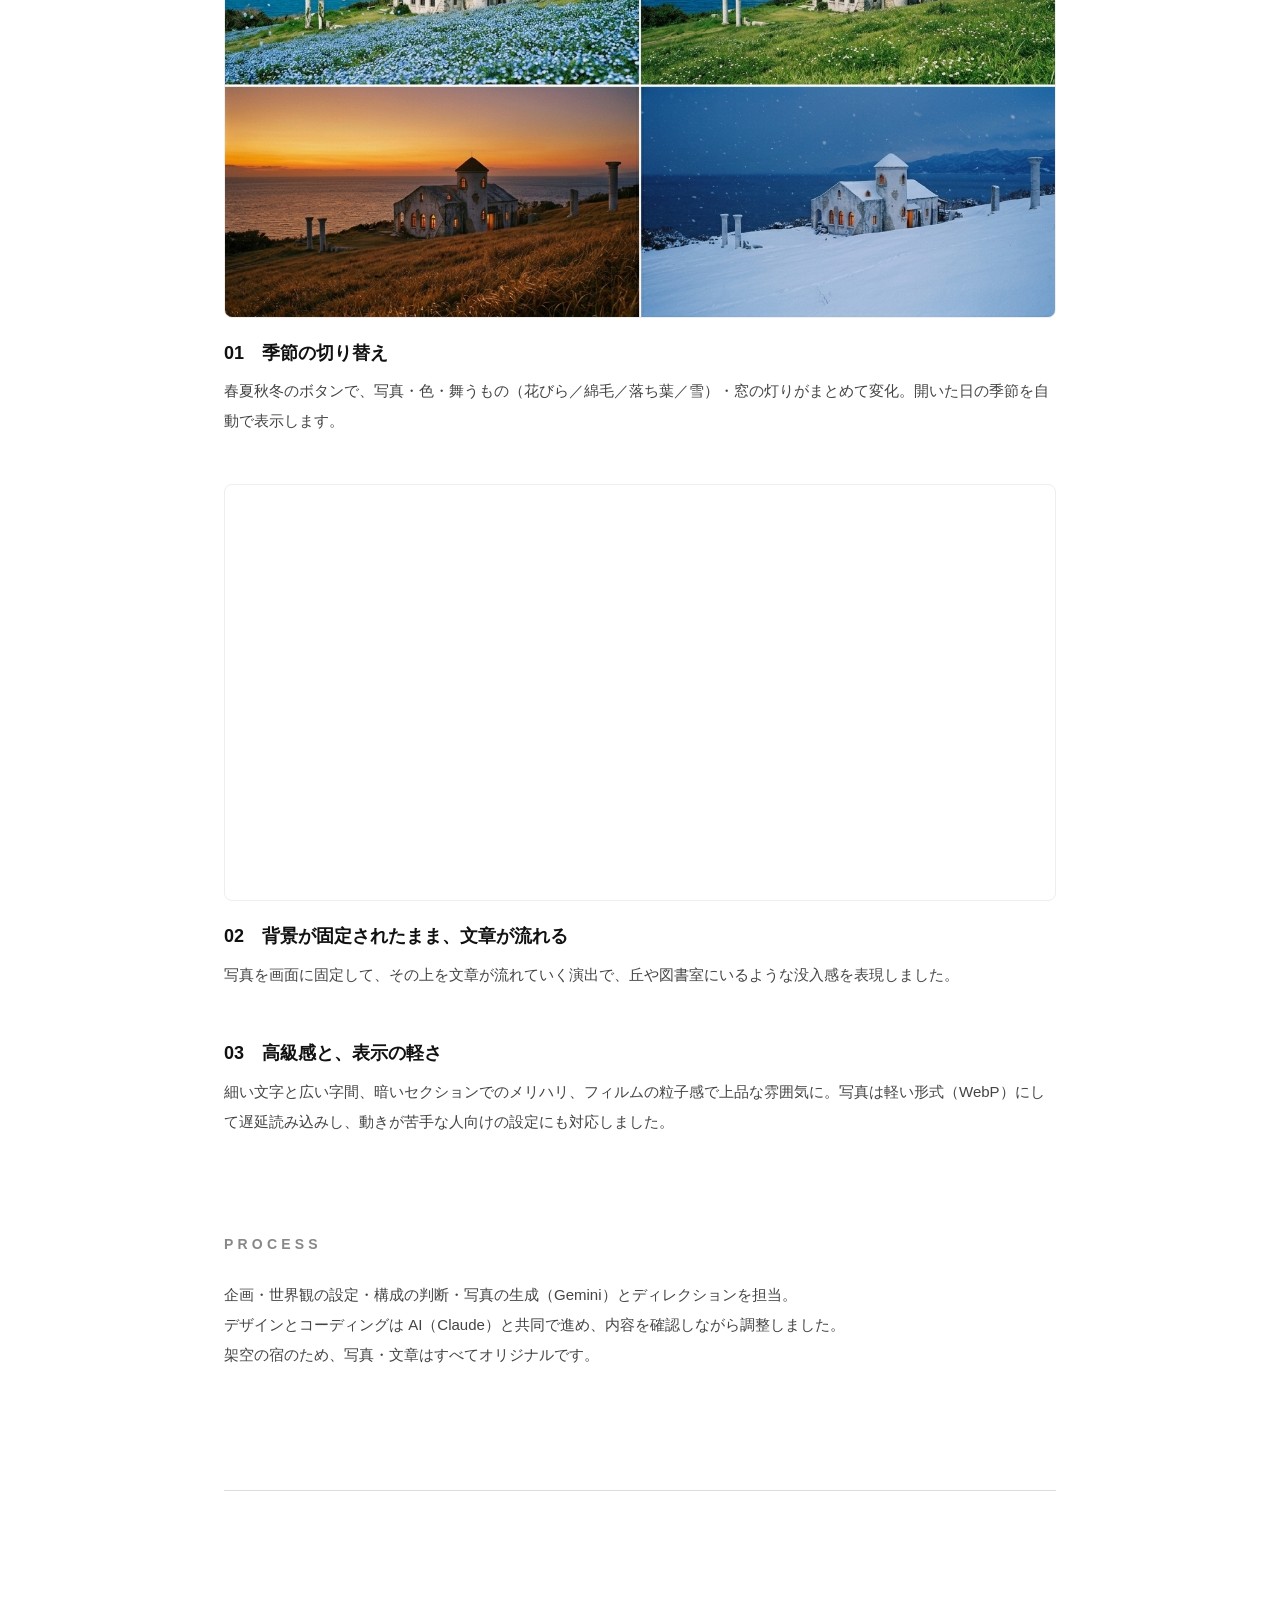
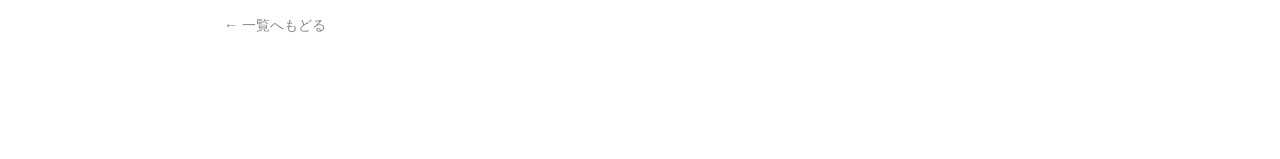
==== commit bf631d0f: "画像追加" ====
--- a/works.html
+++ b/works.html
@@ -109,19 +109,19 @@
         </p>
       </section>
 
-      <section class="case__section">
+           <section class="case__section">
         <h2>Point</h2>
 
-        <div class="case__point">
-          <img src="images/hanawatari.jpg" alt="季節の切り替え">
+        <div class="case__point case__point--wide">
+          <img src="images/hana-seasons.jpg" alt="春夏秋冬で変わる花渡の景色" class="case__shot">
           <div>
             <h3>01　季節の切り替え</h3>
             <p>春夏秋冬のボタンで、写真・色・舞うもの（花びら／綿毛／落ち葉／雪）・窓の灯りがまとめて変化。開いた日の季節を自動で表示します。</p>
           </div>
         </div>
 
-        <div class="case__point">
-          <img src="images/kaze.jpg" alt="背景が固定される演出">
+        <div class="case__point case__point--wide">
+          <video src="images/hana-scroll.mp4" class="case__shot" autoplay muted loop playsinline></video>
           <div>
             <h3>02　背景が固定されたまま、文章が流れる</h3>
             <p>写真を画面に固定して、その上を文章が流れていく演出で、丘や図書室にいるような没入感を表現しました。</p>
--- a/style.css
+++ b/style.css
@@ -757,4 +757,13 @@
   object-fit: contain;
   border: 1px solid #eee;
   border-radius: 8px;
+}
+
+/* 動画も横いっぱいに表示 */
+.case__point video.case__shot {
+  display: block;
+  width: 100%;
+  height: auto;
+  border: 1px solid #eee;
+  border-radius: 8px;
 }
